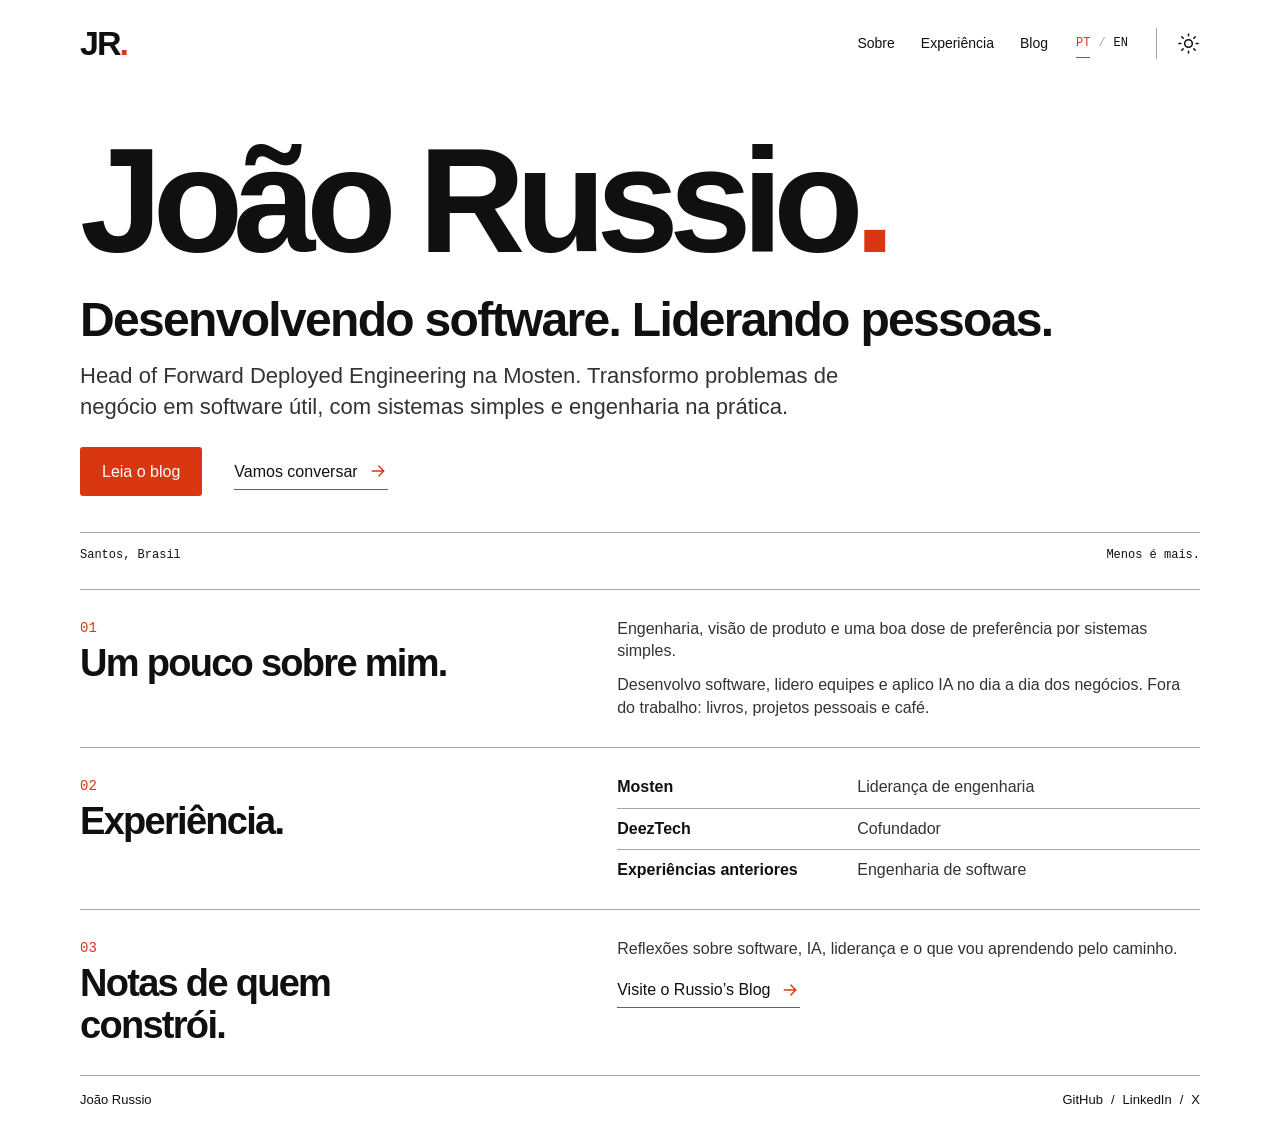
==== pt/index.html @ cdcbfee5 "Refresh cached styles and scripts for bilingual pages" ====
<!doctype html>
<html lang="pt-BR">
<head>
  <meta charset="utf-8">
  <meta name="viewport" content="width=device-width, initial-scale=1">
  <meta name="color-scheme" content="light dark">
  <title>João Russio — Engenharia, IA e Liderança</title>
  <meta name="description" content="Head of Forward Deployed Engineering na Mosten. Desenvolvendo software útil, liderando equipes de engenharia e aplicando IA no dia a dia dos negócios.">
  <link rel="canonical" href="https://johnrenatodev.github.io/pt/">
  <link rel="alternate" hreflang="en" href="https://johnrenatodev.github.io/">
  <link rel="alternate" hreflang="pt-BR" href="https://johnrenatodev.github.io/pt/">
  <link rel="alternate" hreflang="x-default" href="https://johnrenatodev.github.io/">
  <meta property="og:type" content="website">
  <meta property="og:url" content="https://johnrenatodev.github.io/pt/">
  <meta property="og:title" content="João Russio — Engenharia, IA e Liderança">
  <meta property="og:description" content="Desenvolvendo software. Liderando pessoas. Ideias sobre software, IA e liderança.">
  <meta property="og:image" content="https://johnrenatodev.github.io/img/ava.jpg">
  <meta property="og:locale" content="pt_BR">
  <meta name="twitter:card" content="summary">
  <link rel="icon" href="/img/favicon.svg" type="image/svg+xml">
  <script>
    (() => {
      let theme;
      try { theme = localStorage.getItem('theme'); } catch {}
      document.documentElement.dataset.theme = theme === 'light' || theme === 'dark'
        ? theme : (matchMedia('(prefers-color-scheme: dark)').matches ? 'dark' : 'light');
    })();
  </script>
  <link rel="stylesheet" href="/css/portfolio.css?v=2">
  <script src="/js/portfolio.js?v=2" defer></script>
</head>
<body>
  <a class="skip-link" href="#main">Pular para o conteúdo</a>
  <svg class="icon-definitions" xmlns="http://www.w3.org/2000/svg" aria-hidden="true">
    <symbol id="arrow" viewBox="0 0 24 24"><path d="M5 12h14m-6-6 6 6-6 6"/></symbol>
    <symbol id="sun" viewBox="0 0 24 24"><circle cx="12" cy="12" r="4"/><path d="M12 2v2m0 16v2M2 12h2m16 0h2M5 5l1.5 1.5m11 11L19 19M5 19l1.5-1.5m11-11L19 5"/></symbol>
    <symbol id="moon" viewBox="0 0 24 24"><path d="M20.5 14A9 9 0 0 1 10 3.5 9 9 0 1 0 20.5 14Z"/></symbol>
  </svg>
  <div class="page">
    <header class="site-header">
      <a class="wordmark" href="#main" aria-label="João Russio, início">JR<span>.</span></a>
      <nav aria-label="Navegação principal"><a href="#about">Sobre</a><a href="#experiences">Experiência</a><a href="#blog">Blog</a></nav>
      <nav class="language-switch" aria-label="Idioma">
        <a href="/pt/" lang="pt-BR" hreflang="pt-BR" data-language="pt" aria-label="Português" aria-current="page">PT</a>
        <span aria-hidden="true">/</span>
        <a href="/?lang=en" lang="en" hreflang="en" data-language="en" aria-label="English">EN</a>
      </nav>
      <button class="theme-toggle" type="button" aria-label="Ativar modo escuro" hidden>
        <svg class="icon sun" aria-hidden="true"><use href="#sun"/></svg>
        <svg class="icon moon" aria-hidden="true"><use href="#moon"/></svg>
      </button>
    </header>
    <main id="main">
      <section class="hero" aria-labelledby="intro-title">
        <h1 id="intro-title">João Russio<span>.</span></h1>
        <h2>Desenvolvendo software. Liderando pessoas.</h2>
        <p class="intro">Head of Forward Deployed Engineering na Mosten. Transformo problemas de negócio em software útil, com sistemas simples e engenharia na prática.</p>
        <div class="hero-actions">
          <a class="button" href="https://russios-blog.pages.dev/">Leia o blog</a>
          <a class="text-link" href="https://www.linkedin.com/in/johnrenatodev/">Vamos conversar <svg class="icon" aria-hidden="true"><use href="#arrow"/></svg></a>
        </div>
        <div class="hero-meta"><span>Santos, Brasil</span><span>Menos é mais.</span></div>
      </section>
      <section class="editorial-section" id="about" aria-labelledby="about-title">
        <div class="section-title"><span class="number" aria-hidden="true">01</span><h2 id="about-title">Um pouco sobre mim.</h2></div>
        <div class="section-content"><p>Engenharia, visão de produto e uma boa dose de preferência por sistemas simples.</p><p>Desenvolvo software, lidero equipes e aplico IA no dia a dia dos negócios. Fora do trabalho: livros, projetos pessoais e café.</p></div>
      </section>
      <section class="editorial-section" id="experiences" aria-labelledby="experience-title">
        <div class="section-title"><span class="number" aria-hidden="true">02</span><h2 id="experience-title">Experiência.</h2></div>
        <dl class="experience-list section-content">
          <div><dt>Mosten</dt><dd>Liderança de engenharia</dd></div>
          <div><dt>DeezTech</dt><dd>Cofundador</dd></div>
          <div><dt>Experiências anteriores</dt><dd>Engenharia de software</dd></div>
        </dl>
      </section>
      <section class="editorial-section" id="blog" aria-labelledby="blog-title">
        <div class="section-title"><span class="number" aria-hidden="true">03</span><h2 id="blog-title">Notas de quem<br>constrói.</h2></div>
        <div class="section-content"><p>Reflexões sobre software, IA, liderança e o que vou aprendendo pelo caminho.</p><a class="text-link" href="https://russios-blog.pages.dev/">Visite o Russio’s Blog <svg class="icon" aria-hidden="true"><use href="#arrow"/></svg></a></div>
      </section>
    </main>
    <footer><span>João Russio</span><nav aria-label="Redes sociais"><a href="https://github.com/JohnRenatoDev">GitHub</a><span aria-hidden="true">/</span><a href="https://www.linkedin.com/in/johnrenatodev/">LinkedIn</a><span aria-hidden="true">/</span><a href="https://x.com/JohnRussio">X</a></nav></footer>
  </div>
</body>
</html>
---- css/portfolio.css ----
:root { color-scheme: light; --bg: #fff; --text: #101010; --muted: #333; --line: #a4a4a4; --accent: #d93612; --hover: #b72c0e; font-family: Arial, Helvetica, sans-serif; background: var(--bg); color: var(--text); }
:root[data-theme="dark"] { color-scheme: dark; --bg: #101112; --text: #f3f3f3; --muted: #dedede; --line: #666; --accent: #ff572e; --hover: #ff704d; }
@media (prefers-color-scheme: dark) { :root:not([data-theme]) { color-scheme: dark; --bg: #101112; --text: #f3f3f3; --muted: #dedede; --line: #666; --accent: #ff572e; --hover: #ff704d; } }
* { box-sizing: border-box; }
html { scroll-behavior: smooth; scroll-padding-top: 28px; }
body { margin: 0; background: var(--bg); font-size: 16px; line-height: 1.45; }
a { color: inherit; text-decoration: none; }
a:hover { color: var(--accent); }
a, button { -webkit-tap-highlight-color: transparent; }
:focus-visible { outline: 2px solid var(--accent); outline-offset: 6px; }
button { font: inherit; color: inherit; }
.page { width: min(100% - 96px, 1120px); margin-inline: auto; }
.site-header { display: flex; align-items: center; gap: 28px; padding-block: 26px; }
.wordmark { font-size: 34px; font-weight: 800; letter-spacing: -2px; line-height: 1; }
.wordmark span, h1 span { color: var(--accent); }
.site-header > nav:not(.language-switch) { margin-left: auto; display: flex; align-items: center; gap: 26px; font-size: 14px; }
.theme-toggle { border: 0; border-left: 1px solid var(--line); background: none; padding: 4px 0 4px 20px; cursor: pointer; display: flex; align-items: center; }
[hidden] { display: none !important; }
.theme-toggle:hover { color: var(--accent); }
.icon { width: 20px; height: 20px; fill: none; stroke: currentColor; stroke-width: 1.6; stroke-linecap: round; stroke-linejoin: round; flex-shrink: 0; }
.theme-toggle .icon { width: 23px; height: 23px; }
.moon, [data-theme="dark"] .sun { display: none; }
[data-theme="dark"] .moon { display: block; }
.hero { padding-top: clamp(22px, 3vw, 54px); }
h1, h2, p { margin: 0; }
h1 { font-size: clamp(70px, 12.6vw, 148px); line-height: 1.04; letter-spacing: -.065em; font-weight: 800; }
.hero h2 { font-size: clamp(28px, 4.7vw, 48px); letter-spacing: -.035em; line-height: 1.15; margin-top: 14px; }
.intro { font-size: clamp(18px, 2.75vw, 22px); line-height: 1.4; max-width: 820px; margin-top: 14px; color: var(--muted); text-wrap: pretty; }
.hero-actions { display: flex; align-items: center; gap: 32px; margin-top: 24px; }
.button { display: inline-flex; justify-content: center; background: var(--accent); color: #fff; border-radius: 3px; padding: 13px 22px; font-size: 16px; font-weight: 500; transition: background .15s ease; }
[data-theme="dark"] .button { color: #101112; }
.button:hover { background: var(--hover); color: #fff; }
[data-theme="dark"] .button:hover { color: #101112; }
.text-link { display: inline-flex; align-items: center; gap: 10px; border-bottom: 1px solid var(--accent); padding-block: 6px; font-size: 16px; }
.text-link .icon { color: var(--accent); transition: transform .15s ease; }
.text-link:hover .icon { transform: translateX(3px); }
.hero-meta { display: flex; justify-content: space-between; border-top: 1px solid var(--line); margin-top: 36px; padding-block: 14px 24px; font-family: ui-monospace, SFMono-Regular, Consolas, monospace; font-size: 12px; }
.editorial-section { border-top: 1px solid var(--line); display: grid; grid-template-columns: .86fr 1fr; gap: 36px; padding-block: 28px; }
.number { display: block; font: 14px/1.5 ui-monospace, SFMono-Regular, Consolas, monospace; color: var(--accent); margin-bottom: 4px; }
.section-title h2 { font-size: clamp(28px, 4.4vw, 38px); letter-spacing: -.045em; line-height: 1.1; }
.section-content { font-size: clamp(14px, 1.6vw, 16px); line-height: 1.4; color: var(--muted); margin: 0; }
.section-content p + p { margin-top: 12px; }
.section-content .text-link { margin-top: 12px; color: var(--text); }
.experience-list > div { display: grid; grid-template-columns: .85fr 1.3fr; gap: 16px; padding-block: 9px; border-bottom: 1px solid var(--line); }
.experience-list > div:first-child { padding-top: 0; }
.experience-list > div:last-child { border-bottom: 0; padding-bottom: 0; }
dt { font-weight: 700; color: var(--text); }
dd { margin: 0; }
footer { display: flex; justify-content: space-between; align-items: center; gap: 20px; padding-block: 15px 32px; border-top: 1px solid var(--line); font-size: 13px; }
footer nav { display: flex; gap: 8px; }
.icon-definitions { position: absolute; width: 0; height: 0; overflow: hidden; }
.skip-link { position: absolute; left: 16px; top: -80px; padding: 12px 16px; background: var(--text); color: var(--bg); z-index: 10; }
.skip-link:focus { top: 12px; }
@media (max-width: 600px) {
  .page { width: calc(100% - 40px); }
  .site-header { gap: 16px; padding-block: 24px; }
  .wordmark { font-size: 30px; }
  .site-header > nav:not(.language-switch) { gap: 15px; font-size: 12px; }
  .theme-toggle { padding-left: 12px; }
  .theme-toggle .icon { width: 20px; height: 20px; }
  .hero { padding-top: 36px; }
  h1 { font-size: clamp(50px, 13.2vw, 78px); }
  .hero h2 { font-size: 30px; max-width: 380px; margin-top: 18px; }
  .intro { font-size: 18px; margin-top: 18px; }
  .hero-actions { gap: 24px; flex-wrap: wrap; margin-top: 26px; }
  .button, .text-link { font-size: 14px; }
  .hero-meta { margin-top: 36px; }
  .editorial-section { grid-template-columns: 1fr; gap: 20px; padding-block: 30px; }
  .section-title h2 { font-size: 30px; }
  .section-content { font-size: 16px; }
  .experience-list > div { grid-template-columns: 1fr 1.5fr; }
  footer { padding-block: 20px 28px; font-size: 12px; }
}
@media (max-width: 360px) { .site-header { gap: 10px; } .site-header > nav:not(.language-switch) { gap: 10px; } .hero-actions { gap: 16px; } }
@media (prefers-reduced-motion: reduce) { html { scroll-behavior: auto; } *, *::before, *::after { transition: none !important; } }

/* The language links also work without JavaScript. */
.site-header .language-switch { display: flex; align-items: center; gap: 8px; margin: 0; font: 12px/1.5 ui-monospace, SFMono-Regular, Consolas, monospace; }
.language-switch a { padding-block: 5px; }
.language-switch [aria-current="page"] { color: var(--accent); border-bottom: 1px solid currentColor; }
.language-switch span { color: var(--line); }
@media (max-width: 600px) {
  .site-header { flex-wrap: wrap; row-gap: 18px; }
  .site-header .language-switch { margin-left: auto; }
  .site-header > nav:not(.language-switch) { order: 3; flex-basis: 100%; justify-content: flex-end; gap: 24px; }
}
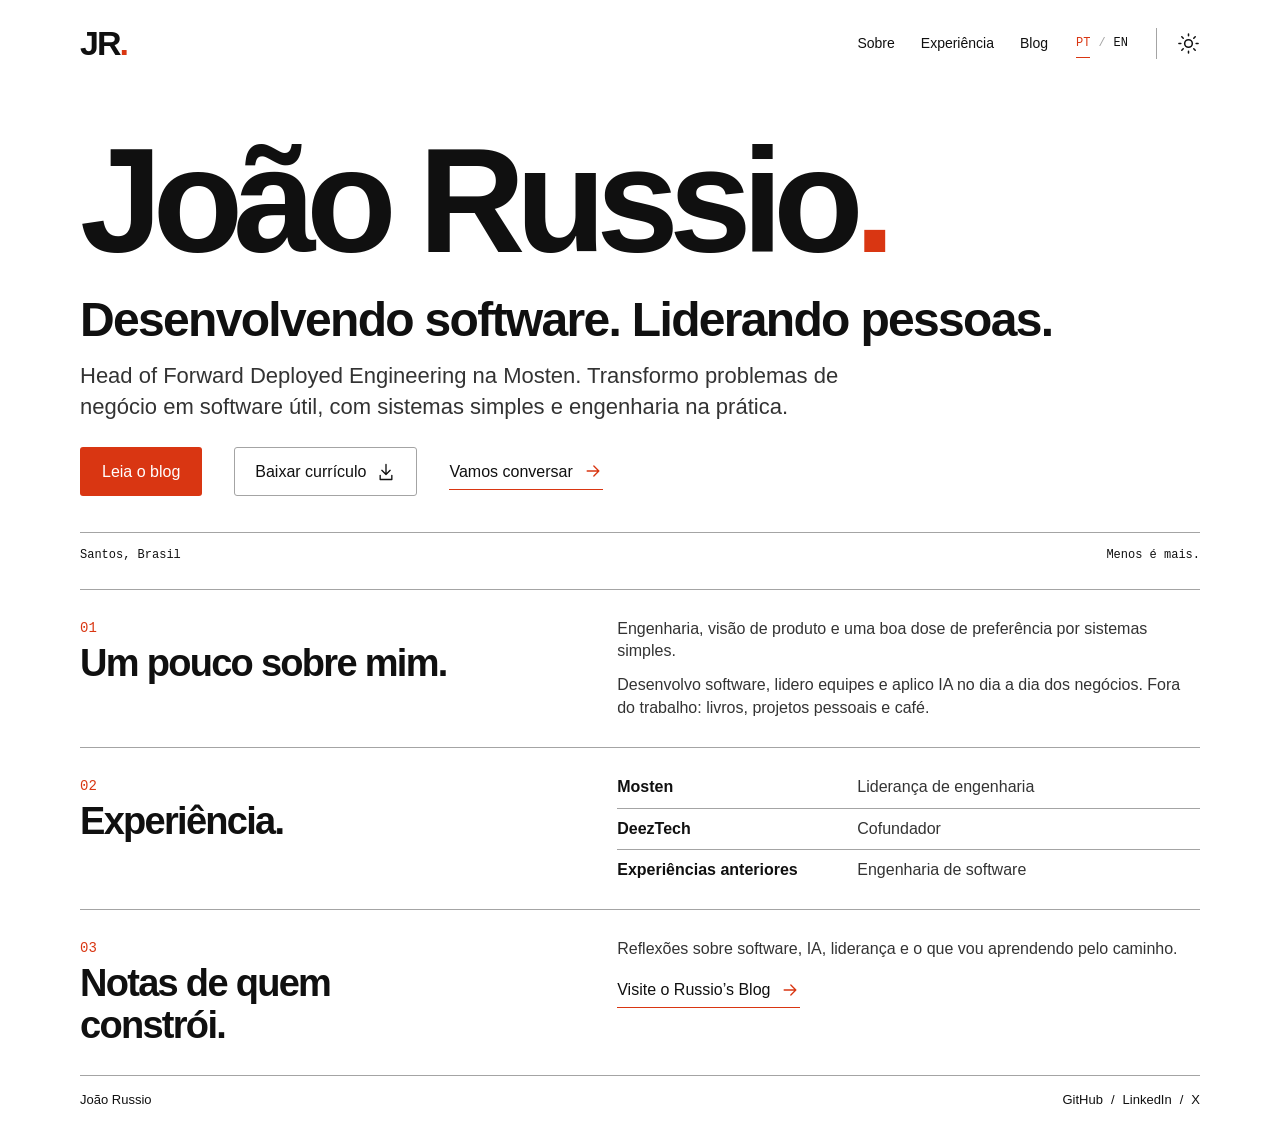
==== commit 8b66bab2: "Add localized resume PDF download buttons" ====
--- a/pt/index.html
+++ b/pt/index.html
@@ -26,13 +26,14 @@
         ? theme : (matchMedia('(prefers-color-scheme: dark)').matches ? 'dark' : 'light');
     })();
   </script>
-  <link rel="stylesheet" href="/css/portfolio.css?v=2">
+  <link rel="stylesheet" href="/css/portfolio.css?v=3">
   <script src="/js/portfolio.js?v=2" defer></script>
 </head>
 <body>
   <a class="skip-link" href="#main">Pular para o conteúdo</a>
   <svg class="icon-definitions" xmlns="http://www.w3.org/2000/svg" aria-hidden="true">
     <symbol id="arrow" viewBox="0 0 24 24"><path d="M5 12h14m-6-6 6 6-6 6"/></symbol>
+    <symbol id="download" viewBox="0 0 24 24"><path d="M12 3v12m-5-5 5 5 5-5M5 16v5h14v-5"/></symbol>
     <symbol id="sun" viewBox="0 0 24 24"><circle cx="12" cy="12" r="4"/><path d="M12 2v2m0 16v2M2 12h2m16 0h2M5 5l1.5 1.5m11 11L19 19M5 19l1.5-1.5m11-11L19 5"/></symbol>
     <symbol id="moon" viewBox="0 0 24 24"><path d="M20.5 14A9 9 0 0 1 10 3.5 9 9 0 1 0 20.5 14Z"/></symbol>
   </svg>
@@ -57,6 +58,7 @@
         <p class="intro">Head of Forward Deployed Engineering na Mosten. Transformo problemas de negócio em software útil, com sistemas simples e engenharia na prática.</p>
         <div class="hero-actions">
           <a class="button" href="https://russios-blog.pages.dev/">Leia o blog</a>
+          <a class="resume-button" href="/downloads/joao-russio-cv-pt-br.pdf" download="Joao-Russio-Curriculo-PT-BR.pdf" aria-label="Baixar currículo em português (PDF)">Baixar currículo <svg class="icon" aria-hidden="true"><use href="#download"/></svg></a>
           <a class="text-link" href="https://www.linkedin.com/in/johnrenatodev/">Vamos conversar <svg class="icon" aria-hidden="true"><use href="#arrow"/></svg></a>
         </div>
         <div class="hero-meta"><span>Santos, Brasil</span><span>Menos é mais.</span></div>
--- a/css/portfolio.css
+++ b/css/portfolio.css
@@ -26,7 +26,7 @@
 h1 { font-size: clamp(70px, 12.6vw, 148px); line-height: 1.04; letter-spacing: -.065em; font-weight: 800; }
 .hero h2 { font-size: clamp(28px, 4.7vw, 48px); letter-spacing: -.035em; line-height: 1.15; margin-top: 14px; }
 .intro { font-size: clamp(18px, 2.75vw, 22px); line-height: 1.4; max-width: 820px; margin-top: 14px; color: var(--muted); text-wrap: pretty; }
-.hero-actions { display: flex; align-items: center; gap: 32px; margin-top: 24px; }
+.hero-actions { display: flex; flex-wrap: wrap; align-items: center; gap: 32px; margin-top: 24px; }
 .button { display: inline-flex; justify-content: center; background: var(--accent); color: #fff; border-radius: 3px; padding: 13px 22px; font-size: 16px; font-weight: 500; transition: background .15s ease; }
 [data-theme="dark"] .button { color: #101112; }
 .button:hover { background: var(--hover); color: #fff; }
@@ -84,3 +84,7 @@
   .site-header .language-switch { margin-left: auto; }
   .site-header > nav:not(.language-switch) { order: 3; flex-basis: 100%; justify-content: flex-end; gap: 24px; }
 }
+
+.resume-button { display: inline-flex; align-items: center; justify-content: center; gap: 10px; padding: 12px 20px; border: 1px solid var(--line); border-radius: 3px; color: var(--text); font-size: 16px; font-weight: 500; }
+.resume-button:hover { border-color: var(--accent); color: var(--accent); }
+@media (max-width: 600px) { .resume-button { font-size: 14px; } }
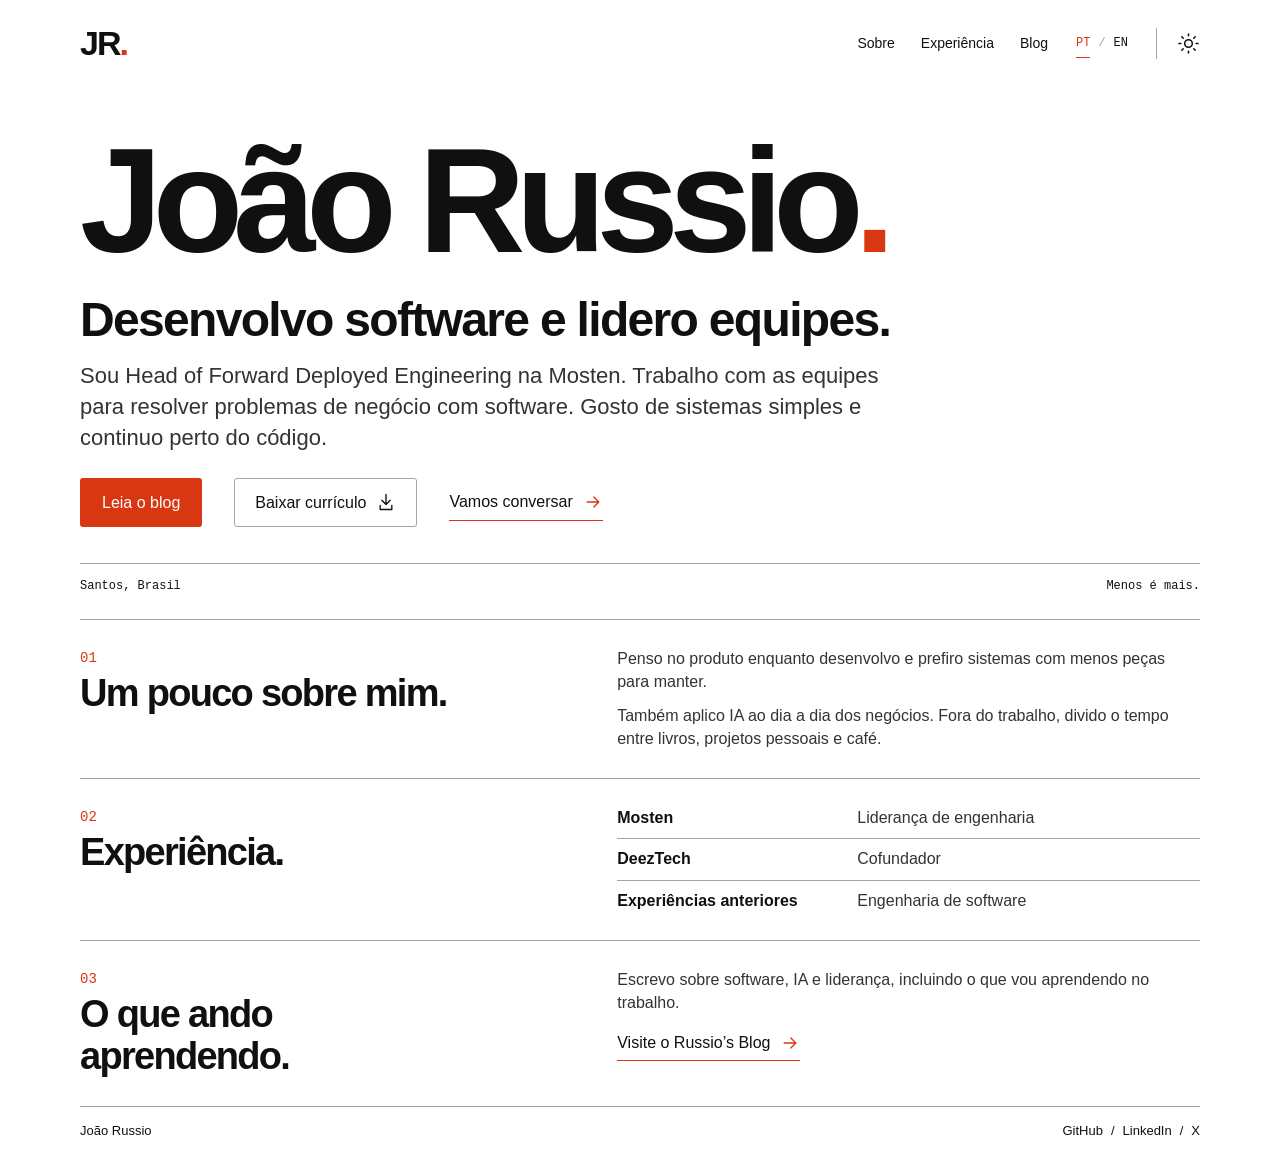
==== commit c29a6aae: "Revise portfolio and bilingual resumes for natural wording" ====
--- a/pt/index.html
+++ b/pt/index.html
@@ -4,16 +4,16 @@
   <meta charset="utf-8">
   <meta name="viewport" content="width=device-width, initial-scale=1">
   <meta name="color-scheme" content="light dark">
-  <title>João Russio — Engenharia, IA e Liderança</title>
-  <meta name="description" content="Head of Forward Deployed Engineering na Mosten. Desenvolvendo software útil, liderando equipes de engenharia e aplicando IA no dia a dia dos negócios.">
+  <title>João Russio | Engenharia, IA e liderança</title>
+  <meta name="description" content="Sou Head of Forward Deployed Engineering na Mosten. Desenvolvo software, lidero equipes e aplico IA no dia a dia dos negócios.">
   <link rel="canonical" href="https://johnrenatodev.github.io/pt/">
   <link rel="alternate" hreflang="en" href="https://johnrenatodev.github.io/">
   <link rel="alternate" hreflang="pt-BR" href="https://johnrenatodev.github.io/pt/">
   <link rel="alternate" hreflang="x-default" href="https://johnrenatodev.github.io/">
   <meta property="og:type" content="website">
   <meta property="og:url" content="https://johnrenatodev.github.io/pt/">
-  <meta property="og:title" content="João Russio — Engenharia, IA e Liderança">
-  <meta property="og:description" content="Desenvolvendo software. Liderando pessoas. Ideias sobre software, IA e liderança.">
+  <meta property="og:title" content="João Russio | Engenharia, IA e liderança">
+  <meta property="og:description" content="Desenvolvo software e lidero equipes. Escrevo sobre software, IA, liderança e o que vou aprendendo.">
   <meta property="og:image" content="https://johnrenatodev.github.io/img/ava.jpg">
   <meta property="og:locale" content="pt_BR">
   <meta name="twitter:card" content="summary">
@@ -54,18 +54,18 @@
     <main id="main">
       <section class="hero" aria-labelledby="intro-title">
         <h1 id="intro-title">João Russio<span>.</span></h1>
-        <h2>Desenvolvendo software. Liderando pessoas.</h2>
-        <p class="intro">Head of Forward Deployed Engineering na Mosten. Transformo problemas de negócio em software útil, com sistemas simples e engenharia na prática.</p>
+        <h2>Desenvolvo software e lidero equipes.</h2>
+        <p class="intro">Sou Head of Forward Deployed Engineering na Mosten. Trabalho com as equipes para resolver problemas de negócio com software. Gosto de sistemas simples e continuo perto do código.</p>
         <div class="hero-actions">
           <a class="button" href="https://russios-blog.pages.dev/">Leia o blog</a>
-          <a class="resume-button" href="/downloads/joao-russio-cv-pt-br.pdf" download="Joao-Russio-Curriculo-PT-BR.pdf" aria-label="Baixar currículo em português (PDF)">Baixar currículo <svg class="icon" aria-hidden="true"><use href="#download"/></svg></a>
+          <a class="resume-button" href="/downloads/joao-russio-cv-pt-br.pdf?v=2" download="Joao-Russio-Curriculo-PT-BR.pdf" aria-label="Baixar currículo em português (PDF)">Baixar currículo <svg class="icon" aria-hidden="true"><use href="#download"/></svg></a>
           <a class="text-link" href="https://www.linkedin.com/in/johnrenatodev/">Vamos conversar <svg class="icon" aria-hidden="true"><use href="#arrow"/></svg></a>
         </div>
         <div class="hero-meta"><span>Santos, Brasil</span><span>Menos é mais.</span></div>
       </section>
       <section class="editorial-section" id="about" aria-labelledby="about-title">
         <div class="section-title"><span class="number" aria-hidden="true">01</span><h2 id="about-title">Um pouco sobre mim.</h2></div>
-        <div class="section-content"><p>Engenharia, visão de produto e uma boa dose de preferência por sistemas simples.</p><p>Desenvolvo software, lidero equipes e aplico IA no dia a dia dos negócios. Fora do trabalho: livros, projetos pessoais e café.</p></div>
+        <div class="section-content"><p>Penso no produto enquanto desenvolvo e prefiro sistemas com menos peças para manter.</p><p>Também aplico IA ao dia a dia dos negócios. Fora do trabalho, divido o tempo entre livros, projetos pessoais e café.</p></div>
       </section>
       <section class="editorial-section" id="experiences" aria-labelledby="experience-title">
         <div class="section-title"><span class="number" aria-hidden="true">02</span><h2 id="experience-title">Experiência.</h2></div>
@@ -76,8 +76,8 @@
         </dl>
       </section>
       <section class="editorial-section" id="blog" aria-labelledby="blog-title">
-        <div class="section-title"><span class="number" aria-hidden="true">03</span><h2 id="blog-title">Notas de quem<br>constrói.</h2></div>
-        <div class="section-content"><p>Reflexões sobre software, IA, liderança e o que vou aprendendo pelo caminho.</p><a class="text-link" href="https://russios-blog.pages.dev/">Visite o Russio’s Blog <svg class="icon" aria-hidden="true"><use href="#arrow"/></svg></a></div>
+        <div class="section-title"><span class="number" aria-hidden="true">03</span><h2 id="blog-title">O que ando<br>aprendendo.</h2></div>
+        <div class="section-content"><p>Escrevo sobre software, IA e liderança, incluindo o que vou aprendendo no trabalho.</p><a class="text-link" href="https://russios-blog.pages.dev/">Visite o Russio’s Blog <svg class="icon" aria-hidden="true"><use href="#arrow"/></svg></a></div>
       </section>
     </main>
     <footer><span>João Russio</span><nav aria-label="Redes sociais"><a href="https://github.com/JohnRenatoDev">GitHub</a><span aria-hidden="true">/</span><a href="https://www.linkedin.com/in/johnrenatodev/">LinkedIn</a><span aria-hidden="true">/</span><a href="https://x.com/JohnRussio">X</a></nav></footer>
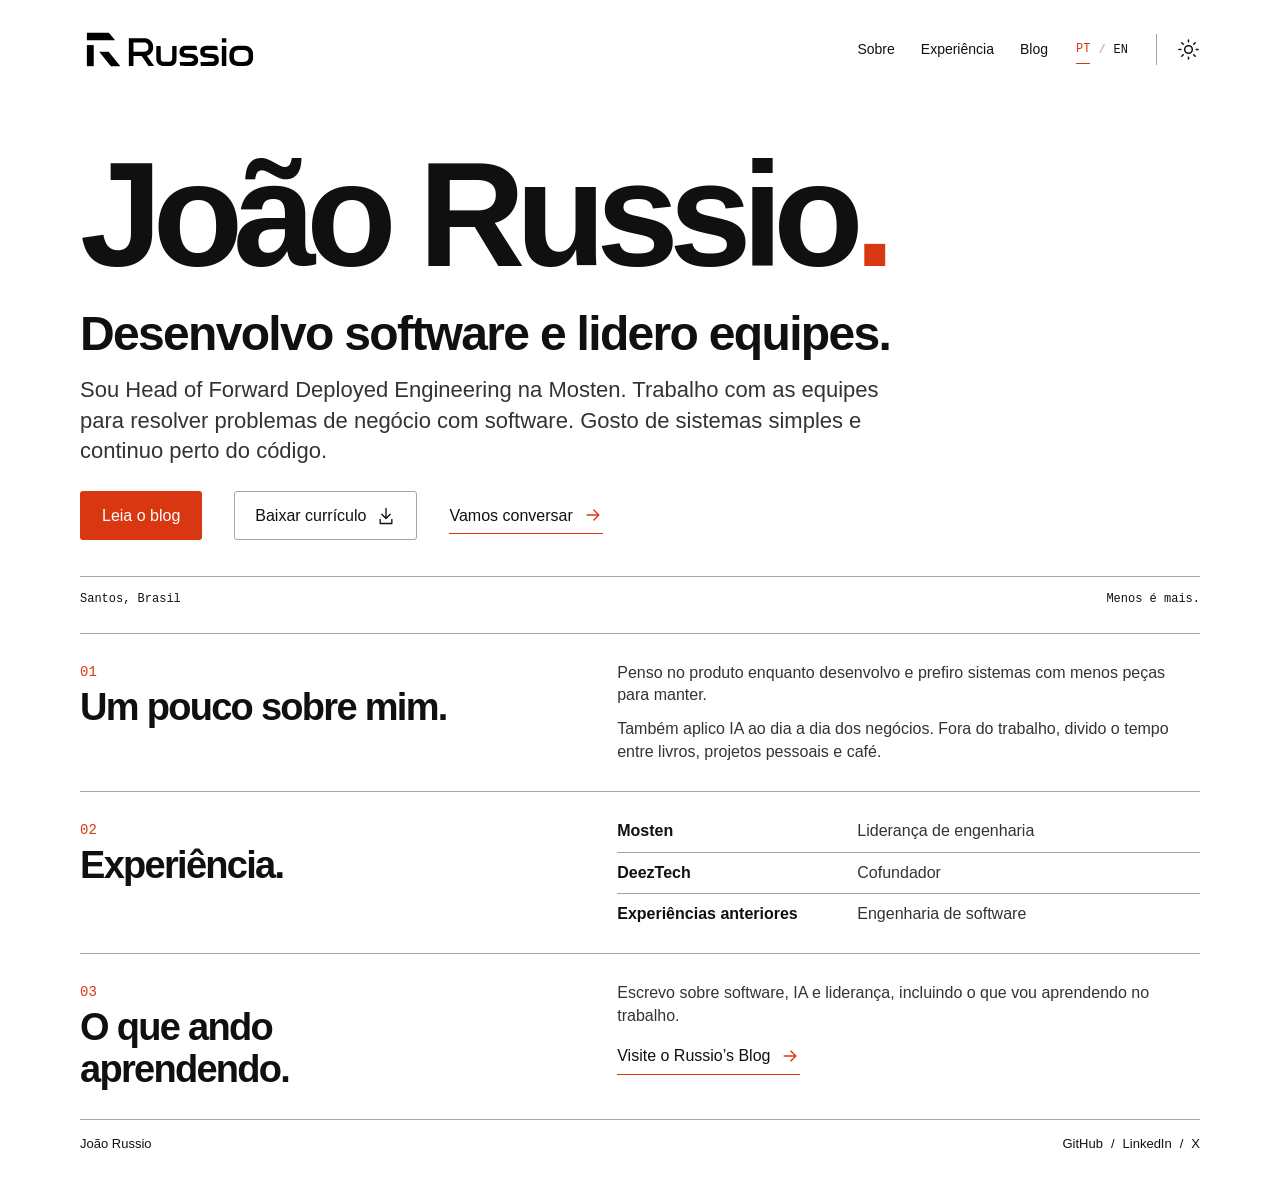
==== commit a5bbb5f1: "Use Russio logo across portfolio themes and favicon" ====
--- a/pt/index.html
+++ b/pt/index.html
@@ -17,7 +17,7 @@
   <meta property="og:image" content="https://johnrenatodev.github.io/img/ava.jpg">
   <meta property="og:locale" content="pt_BR">
   <meta name="twitter:card" content="summary">
-  <link rel="icon" href="/img/favicon.svg" type="image/svg+xml">
+  <link rel="icon" href="/img/favicon.svg?v=2" type="image/svg+xml">
   <script>
     (() => {
       let theme;
@@ -26,7 +26,7 @@
         ? theme : (matchMedia('(prefers-color-scheme: dark)').matches ? 'dark' : 'light');
     })();
   </script>
-  <link rel="stylesheet" href="/css/portfolio.css?v=3">
+  <link rel="stylesheet" href="/css/portfolio.css?v=4">
   <script src="/js/portfolio.js?v=2" defer></script>
 </head>
 <body>
@@ -39,7 +39,7 @@
   </svg>
   <div class="page">
     <header class="site-header">
-      <a class="wordmark" href="#main" aria-label="João Russio, início">JR<span>.</span></a>
+      <a class="wordmark" href="#main" aria-label="João Russio, início"><img class="logo-light" src="/img/russio-logo-preto.svg" width="180" height="47" alt="Russio"><img class="logo-dark" src="/img/russio-logo-branco.svg" width="180" height="47" alt="Russio"></a>
       <nav aria-label="Navegação principal"><a href="#about">Sobre</a><a href="#experiences">Experiência</a><a href="#blog">Blog</a></nav>
       <nav class="language-switch" aria-label="Idioma">
         <a href="/pt/" lang="pt-BR" hreflang="pt-BR" data-language="pt" aria-label="Português" aria-current="page">PT</a>
--- a/css/portfolio.css
+++ b/css/portfolio.css
@@ -11,8 +11,16 @@
 button { font: inherit; color: inherit; }
 .page { width: min(100% - 96px, 1120px); margin-inline: auto; }
 .site-header { display: flex; align-items: center; gap: 28px; padding-block: 26px; }
-.wordmark { font-size: 34px; font-weight: 800; letter-spacing: -2px; line-height: 1; }
-.wordmark span, h1 span { color: var(--accent); }
+.wordmark { display: inline-flex; align-items: center; flex-shrink: 0; width: 180px; }
+.wordmark img { display: block; width: 100%; height: auto; }
+.wordmark .logo-dark { display: none; }
+[data-theme="dark"] .wordmark .logo-light { display: none; }
+[data-theme="dark"] .wordmark .logo-dark { display: block; }
+@media (prefers-color-scheme: dark) {
+  :root:not([data-theme]) .wordmark .logo-light { display: none; }
+  :root:not([data-theme]) .wordmark .logo-dark { display: block; }
+}
+h1 span { color: var(--accent); }
 .site-header > nav:not(.language-switch) { margin-left: auto; display: flex; align-items: center; gap: 26px; font-size: 14px; }
 .theme-toggle { border: 0; border-left: 1px solid var(--line); background: none; padding: 4px 0 4px 20px; cursor: pointer; display: flex; align-items: center; }
 [hidden] { display: none !important; }
@@ -54,7 +62,7 @@
 @media (max-width: 600px) {
   .page { width: calc(100% - 40px); }
   .site-header { gap: 16px; padding-block: 24px; }
-  .wordmark { font-size: 30px; }
+  .wordmark { width: 128px; }
   .site-header > nav:not(.language-switch) { gap: 15px; font-size: 12px; }
   .theme-toggle { padding-left: 12px; }
   .theme-toggle .icon { width: 20px; height: 20px; }
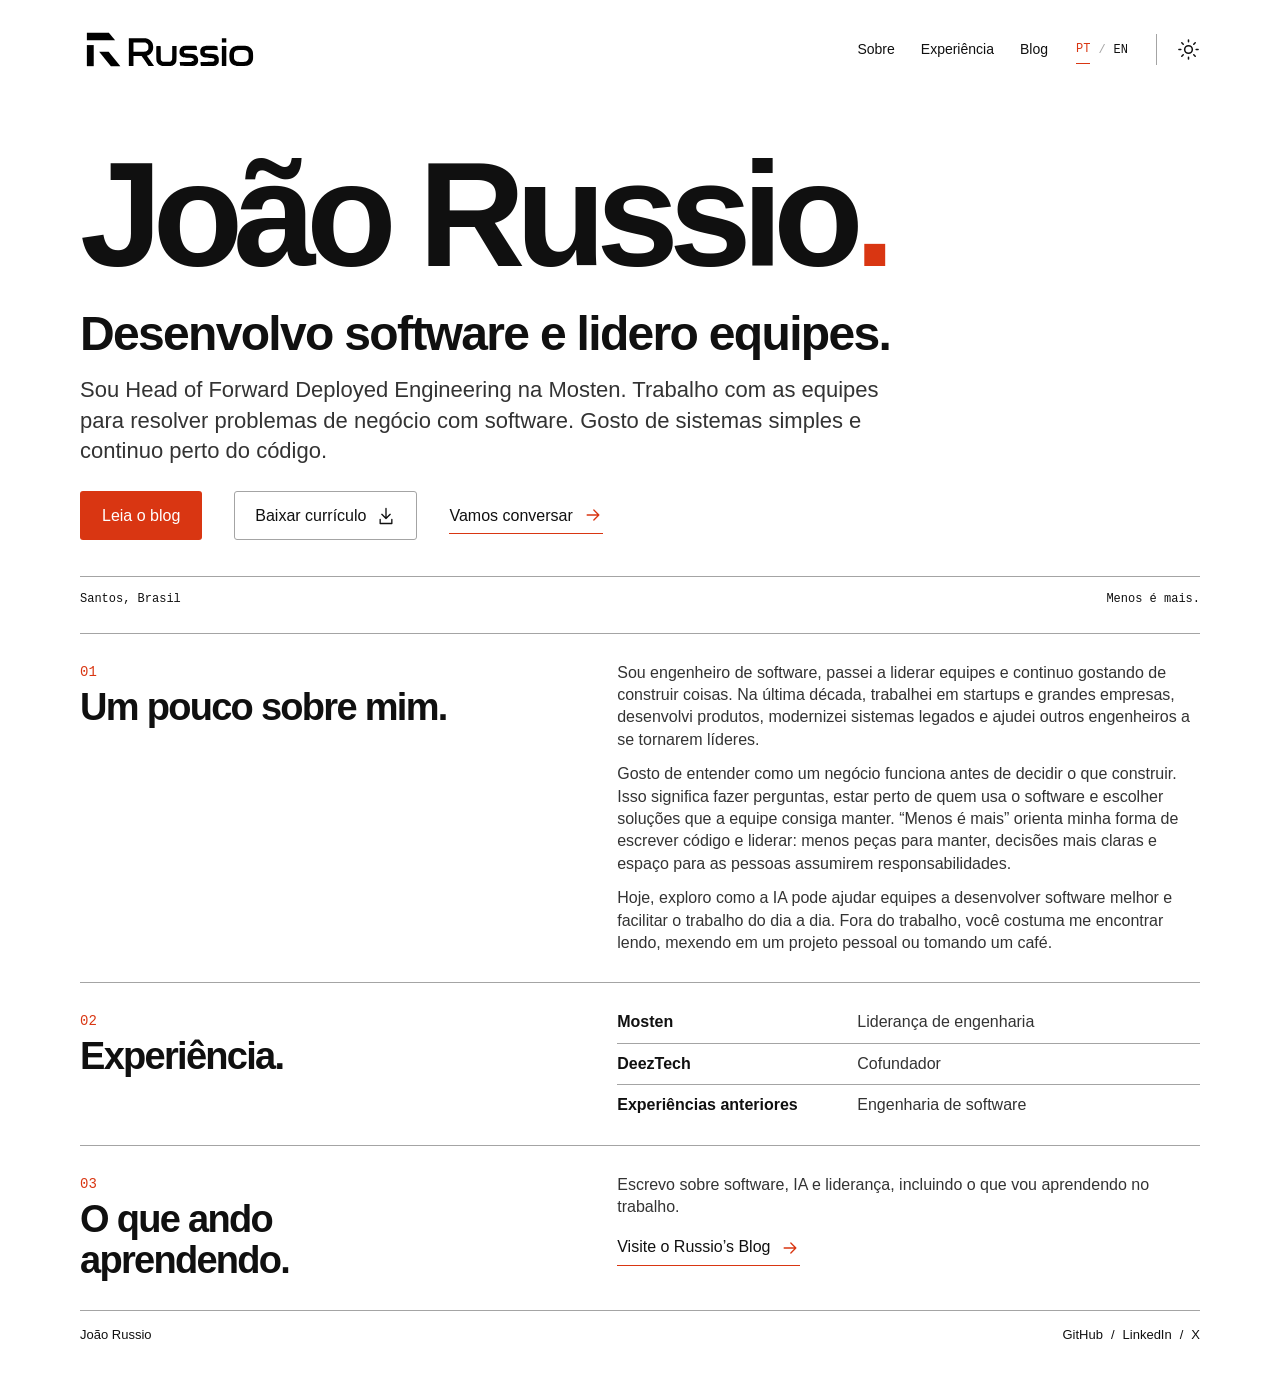
==== commit b6eaee82: "Update about section with approved personal introduction" ====
--- a/pt/index.html
+++ b/pt/index.html
@@ -57,7 +57,7 @@
         <h2>Desenvolvo software e lidero equipes.</h2>
         <p class="intro">Sou Head of Forward Deployed Engineering na Mosten. Trabalho com as equipes para resolver problemas de negócio com software. Gosto de sistemas simples e continuo perto do código.</p>
         <div class="hero-actions">
-          <a class="button" href="https://russios-blog.pages.dev/">Leia o blog</a>
+          <a class="button" href="https://blog.russio.com.br/">Leia o blog</a>
           <a class="resume-button" href="/downloads/joao-russio-cv-pt-br.pdf?v=2" download="Joao-Russio-Curriculo-PT-BR.pdf" aria-label="Baixar currículo em português (PDF)">Baixar currículo <svg class="icon" aria-hidden="true"><use href="#download"/></svg></a>
           <a class="text-link" href="https://www.linkedin.com/in/johnrenatodev/">Vamos conversar <svg class="icon" aria-hidden="true"><use href="#arrow"/></svg></a>
         </div>
@@ -65,7 +65,11 @@
       </section>
       <section class="editorial-section" id="about" aria-labelledby="about-title">
         <div class="section-title"><span class="number" aria-hidden="true">01</span><h2 id="about-title">Um pouco sobre mim.</h2></div>
-        <div class="section-content"><p>Penso no produto enquanto desenvolvo e prefiro sistemas com menos peças para manter.</p><p>Também aplico IA ao dia a dia dos negócios. Fora do trabalho, divido o tempo entre livros, projetos pessoais e café.</p></div>
+        <div class="section-content">
+          <p>Sou engenheiro de software, passei a liderar equipes e continuo gostando de construir coisas. Na última década, trabalhei em startups e grandes empresas, desenvolvi produtos, modernizei sistemas legados e ajudei outros engenheiros a se tornarem líderes.</p>
+          <p>Gosto de entender como um negócio funciona antes de decidir o que construir. Isso significa fazer perguntas, estar perto de quem usa o software e escolher soluções que a equipe consiga manter. “Menos é mais” orienta minha forma de escrever código e liderar: menos peças para manter, decisões mais claras e espaço para as pessoas assumirem responsabilidades.</p>
+          <p>Hoje, exploro como a IA pode ajudar equipes a desenvolver software melhor e facilitar o trabalho do dia a dia. Fora do trabalho, você costuma me encontrar lendo, mexendo em um projeto pessoal ou tomando um café.</p>
+        </div>
       </section>
       <section class="editorial-section" id="experiences" aria-labelledby="experience-title">
         <div class="section-title"><span class="number" aria-hidden="true">02</span><h2 id="experience-title">Experiência.</h2></div>
@@ -77,10 +81,10 @@
       </section>
       <section class="editorial-section" id="blog" aria-labelledby="blog-title">
         <div class="section-title"><span class="number" aria-hidden="true">03</span><h2 id="blog-title">O que ando<br>aprendendo.</h2></div>
-        <div class="section-content"><p>Escrevo sobre software, IA e liderança, incluindo o que vou aprendendo no trabalho.</p><a class="text-link" href="https://russios-blog.pages.dev/">Visite o Russio’s Blog <svg class="icon" aria-hidden="true"><use href="#arrow"/></svg></a></div>
+        <div class="section-content"><p>Escrevo sobre software, IA e liderança, incluindo o que vou aprendendo no trabalho.</p><a class="text-link" href="https://blog.russio.com.br/">Visite o Russio’s Blog <svg class="icon" aria-hidden="true"><use href="#arrow"/></svg></a></div>
       </section>
     </main>
-    <footer><span>João Russio</span><nav aria-label="Redes sociais"><a href="https://github.com/JohnRenatoDev">GitHub</a><span aria-hidden="true">/</span><a href="https://www.linkedin.com/in/johnrenatodev/">LinkedIn</a><span aria-hidden="true">/</span><a href="https://x.com/JohnRussio">X</a></nav></footer>
+    <footer><span>João Russio</span><nav aria-label="Redes sociais"><a href="https://github.com/JohnRenatoDev">GitHub</a><span aria-hidden="true">/</span><a href="https://www.linkedin.com/in/johnrenatodev/">LinkedIn</a><span aria-hidden="true">/</span><a href="https://x.com/russio_dev">X</a></nav></footer>
   </div>
 </body>
 </html>
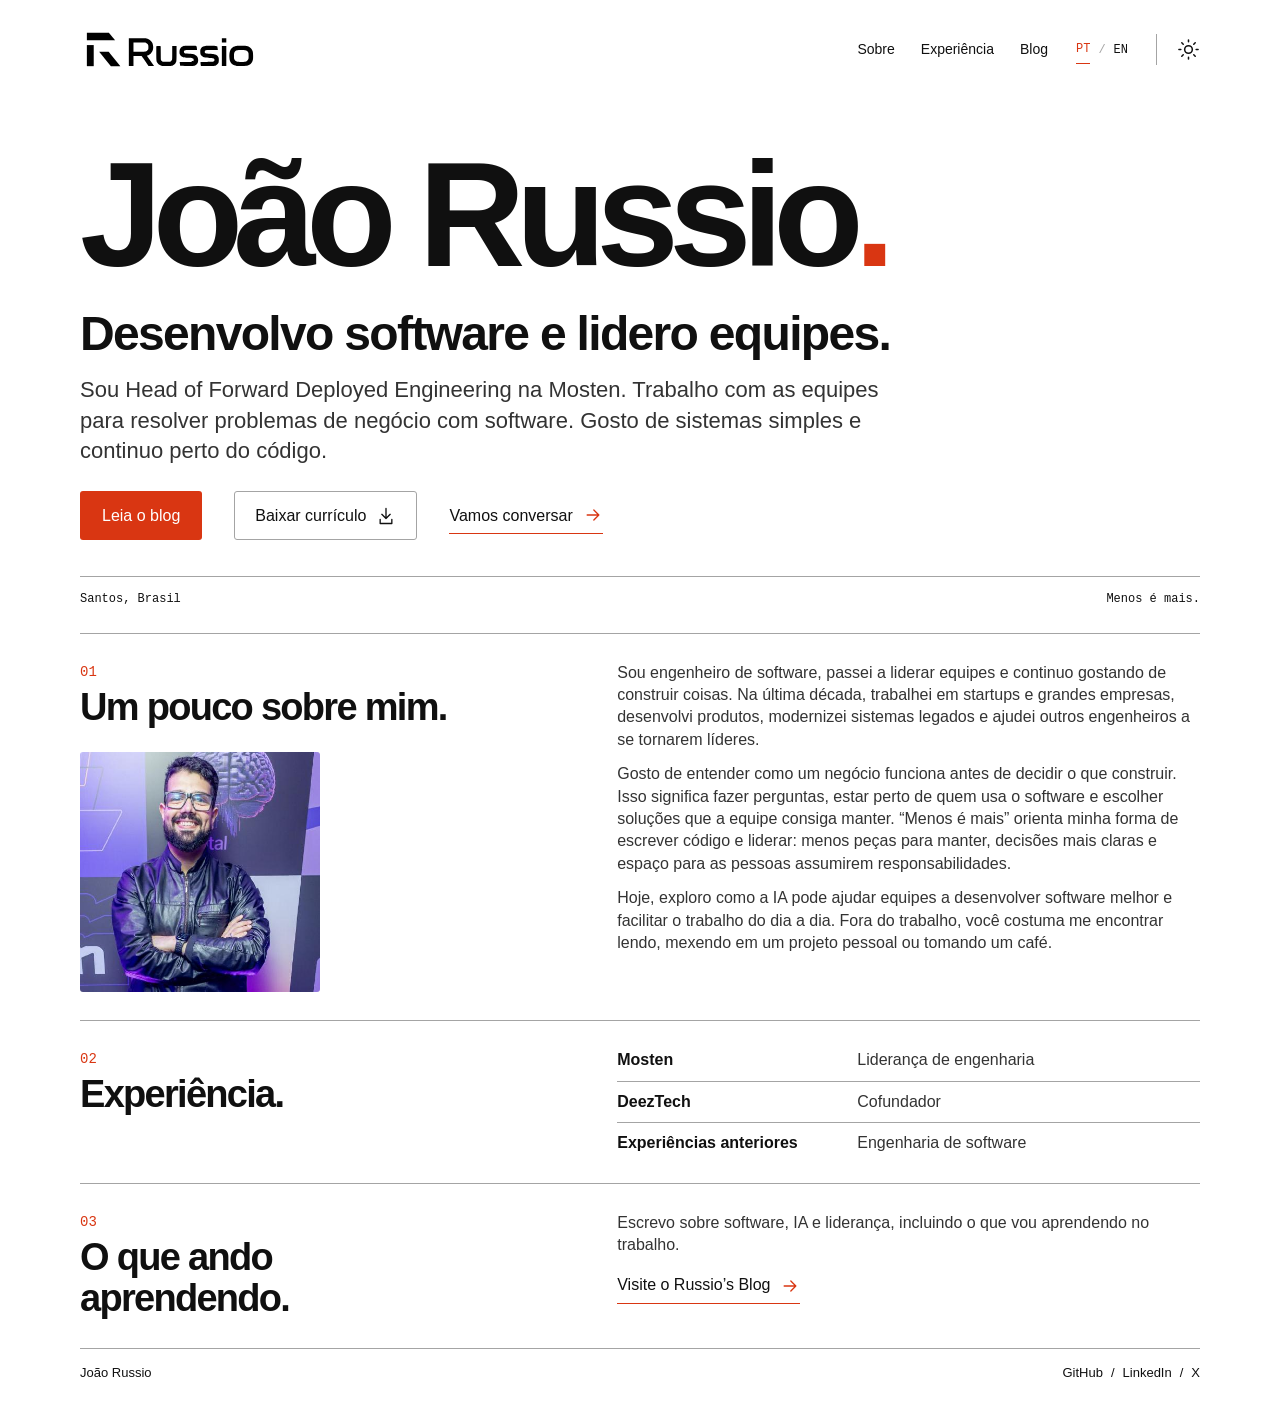
==== commit ccd9ced0: "Add current portrait to bilingual portfolio" ====
--- a/pt/index.html
+++ b/pt/index.html
@@ -14,7 +14,7 @@
   <meta property="og:url" content="https://johnrenatodev.github.io/pt/">
   <meta property="og:title" content="João Russio | Engenharia, IA e liderança">
   <meta property="og:description" content="Desenvolvo software e lidero equipes. Escrevo sobre software, IA, liderança e o que vou aprendendo.">
-  <meta property="og:image" content="https://johnrenatodev.github.io/img/ava.jpg">
+  <meta property="og:image" content="https://johnrenatodev.github.io/img/joao-russio.jpg">
   <meta property="og:locale" content="pt_BR">
   <meta name="twitter:card" content="summary">
   <link rel="icon" href="/img/favicon.svg?v=2" type="image/svg+xml">
@@ -26,7 +26,7 @@
         ? theme : (matchMedia('(prefers-color-scheme: dark)').matches ? 'dark' : 'light');
     })();
   </script>
-  <link rel="stylesheet" href="/css/portfolio.css?v=4">
+  <link rel="stylesheet" href="/css/portfolio.css?v=5">
   <script src="/js/portfolio.js?v=2" defer></script>
 </head>
 <body>
@@ -64,7 +64,10 @@
         <div class="hero-meta"><span>Santos, Brasil</span><span>Menos é mais.</span></div>
       </section>
       <section class="editorial-section" id="about" aria-labelledby="about-title">
-        <div class="section-title"><span class="number" aria-hidden="true">01</span><h2 id="about-title">Um pouco sobre mim.</h2></div>
+        <div class="section-title">
+          <span class="number" aria-hidden="true">01</span><h2 id="about-title">Um pouco sobre mim.</h2>
+          <img class="about-photo" src="/img/joao-russio.jpg" width="460" height="460" alt="Retrato de João Russio" loading="lazy" decoding="async">
+        </div>
         <div class="section-content">
           <p>Sou engenheiro de software, passei a liderar equipes e continuo gostando de construir coisas. Na última década, trabalhei em startups e grandes empresas, desenvolvi produtos, modernizei sistemas legados e ajudei outros engenheiros a se tornarem líderes.</p>
           <p>Gosto de entender como um negócio funciona antes de decidir o que construir. Isso significa fazer perguntas, estar perto de quem usa o software e escolher soluções que a equipe consiga manter. “Menos é mais” orienta minha forma de escrever código e liderar: menos peças para manter, decisões mais claras e espaço para as pessoas assumirem responsabilidades.</p>
--- a/css/portfolio.css
+++ b/css/portfolio.css
@@ -46,6 +46,7 @@
 .editorial-section { border-top: 1px solid var(--line); display: grid; grid-template-columns: .86fr 1fr; gap: 36px; padding-block: 28px; }
 .number { display: block; font: 14px/1.5 ui-monospace, SFMono-Regular, Consolas, monospace; color: var(--accent); margin-bottom: 4px; }
 .section-title h2 { font-size: clamp(28px, 4.4vw, 38px); letter-spacing: -.045em; line-height: 1.1; }
+.about-photo { display: block; width: min(100%, 240px); height: auto; aspect-ratio: 1; object-fit: cover; border-radius: 3px; margin-top: 24px; }
 .section-content { font-size: clamp(14px, 1.6vw, 16px); line-height: 1.4; color: var(--muted); margin: 0; }
 .section-content p + p { margin-top: 12px; }
 .section-content .text-link { margin-top: 12px; color: var(--text); }
